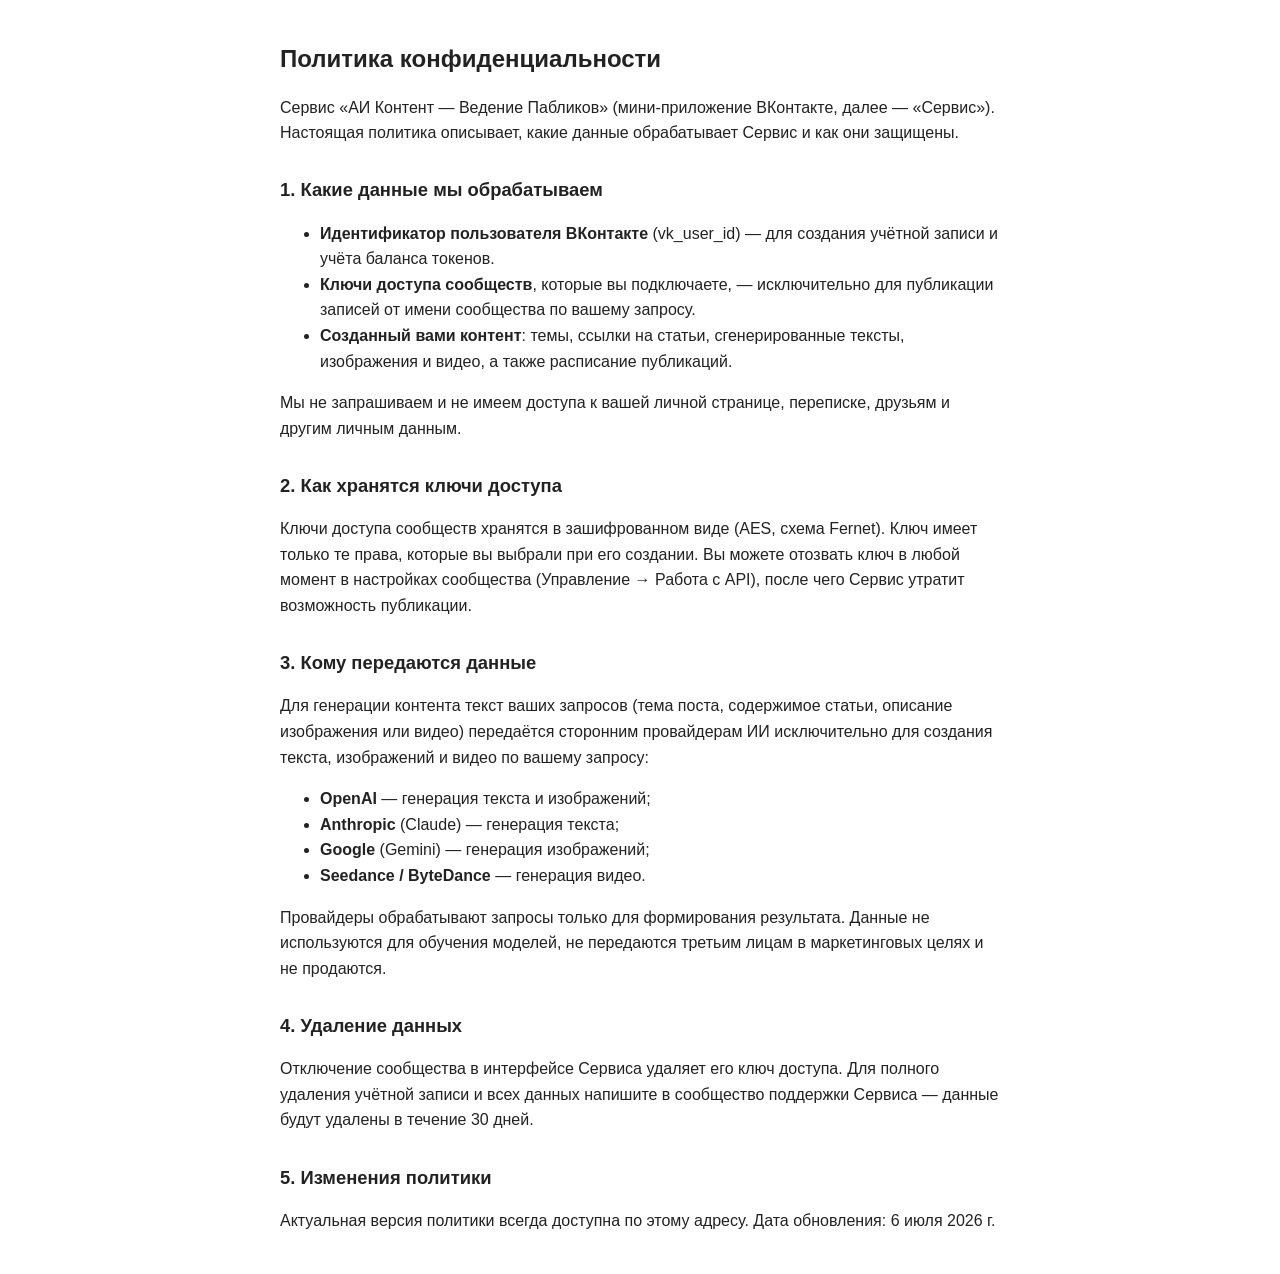
==== privacy.html @ a42ab0d0 "feat: two-tier chat memory (rolling summary), onboarding chips, chat as first tab" ====
<!DOCTYPE html>
<html lang="ru">
<head>
<meta charset="utf-8">
<meta name="viewport" content="width=device-width, initial-scale=1">
<title>Политика конфиденциальности — АИ Контент</title>
<style>
  body { font-family: -apple-system, "Segoe UI", Roboto, sans-serif; max-width: 720px; margin: 0 auto; padding: 24px 16px; line-height: 1.6; color: #222; }
  h1 { font-size: 1.5em; } h2 { font-size: 1.15em; margin-top: 1.6em; }
</style>
</head>
<body>
<h1>Политика конфиденциальности</h1>
<p>Сервис «АИ Контент — Ведение Пабликов» (мини-приложение ВКонтакте, далее — «Сервис»). Настоящая политика описывает, какие данные обрабатывает Сервис и как они защищены.</p>

<h2>1. Какие данные мы обрабатываем</h2>
<ul>
<li><b>Идентификатор пользователя ВКонтакте</b> (vk_user_id) — для создания учётной записи и учёта баланса токенов.</li>
<li><b>Ключи доступа сообществ</b>, которые вы подключаете, — исключительно для публикации записей от имени сообщества по вашему запросу.</li>
<li><b>Созданный вами контент</b>: темы, ссылки на статьи, сгенерированные тексты, изображения и видео, а также расписание публикаций.</li>
</ul>
<p>Мы не запрашиваем и не имеем доступа к вашей личной странице, переписке, друзьям и другим личным данным.</p>

<h2>2. Как хранятся ключи доступа</h2>
<p>Ключи доступа сообществ хранятся в зашифрованном виде (AES, схема Fernet). Ключ имеет только те права, которые вы выбрали при его создании. Вы можете отозвать ключ в любой момент в настройках сообщества (Управление → Работа с API), после чего Сервис утратит возможность публикации.</p>

<h2>3. Кому передаются данные</h2>
<p>Для генерации контента текст ваших запросов (тема поста, содержимое статьи, описание изображения или видео) передаётся сторонним провайдерам ИИ исключительно для создания текста, изображений и видео по вашему запросу:</p>
<ul>
<li><b>OpenAI</b> — генерация текста и изображений;</li>
<li><b>Anthropic</b> (Claude) — генерация текста;</li>
<li><b>Google</b> (Gemini) — генерация изображений;</li>
<li><b>Seedance / ByteDance</b> — генерация видео.</li>
</ul>
<p>Провайдеры обрабатывают запросы только для формирования результата. Данные не используются для обучения моделей, не передаются третьим лицам в маркетинговых целях и не продаются.</p>

<h2>4. Удаление данных</h2>
<p>Отключение сообщества в интерфейсе Сервиса удаляет его ключ доступа. Для полного удаления учётной записи и всех данных напишите в сообщество поддержки Сервиса — данные будут удалены в течение 30 дней.</p>

<h2>5. Изменения политики</h2>
<p>Актуальная версия политики всегда доступна по этому адресу. Дата обновления: 6 июля 2026 г.</p>
</body>
</html>
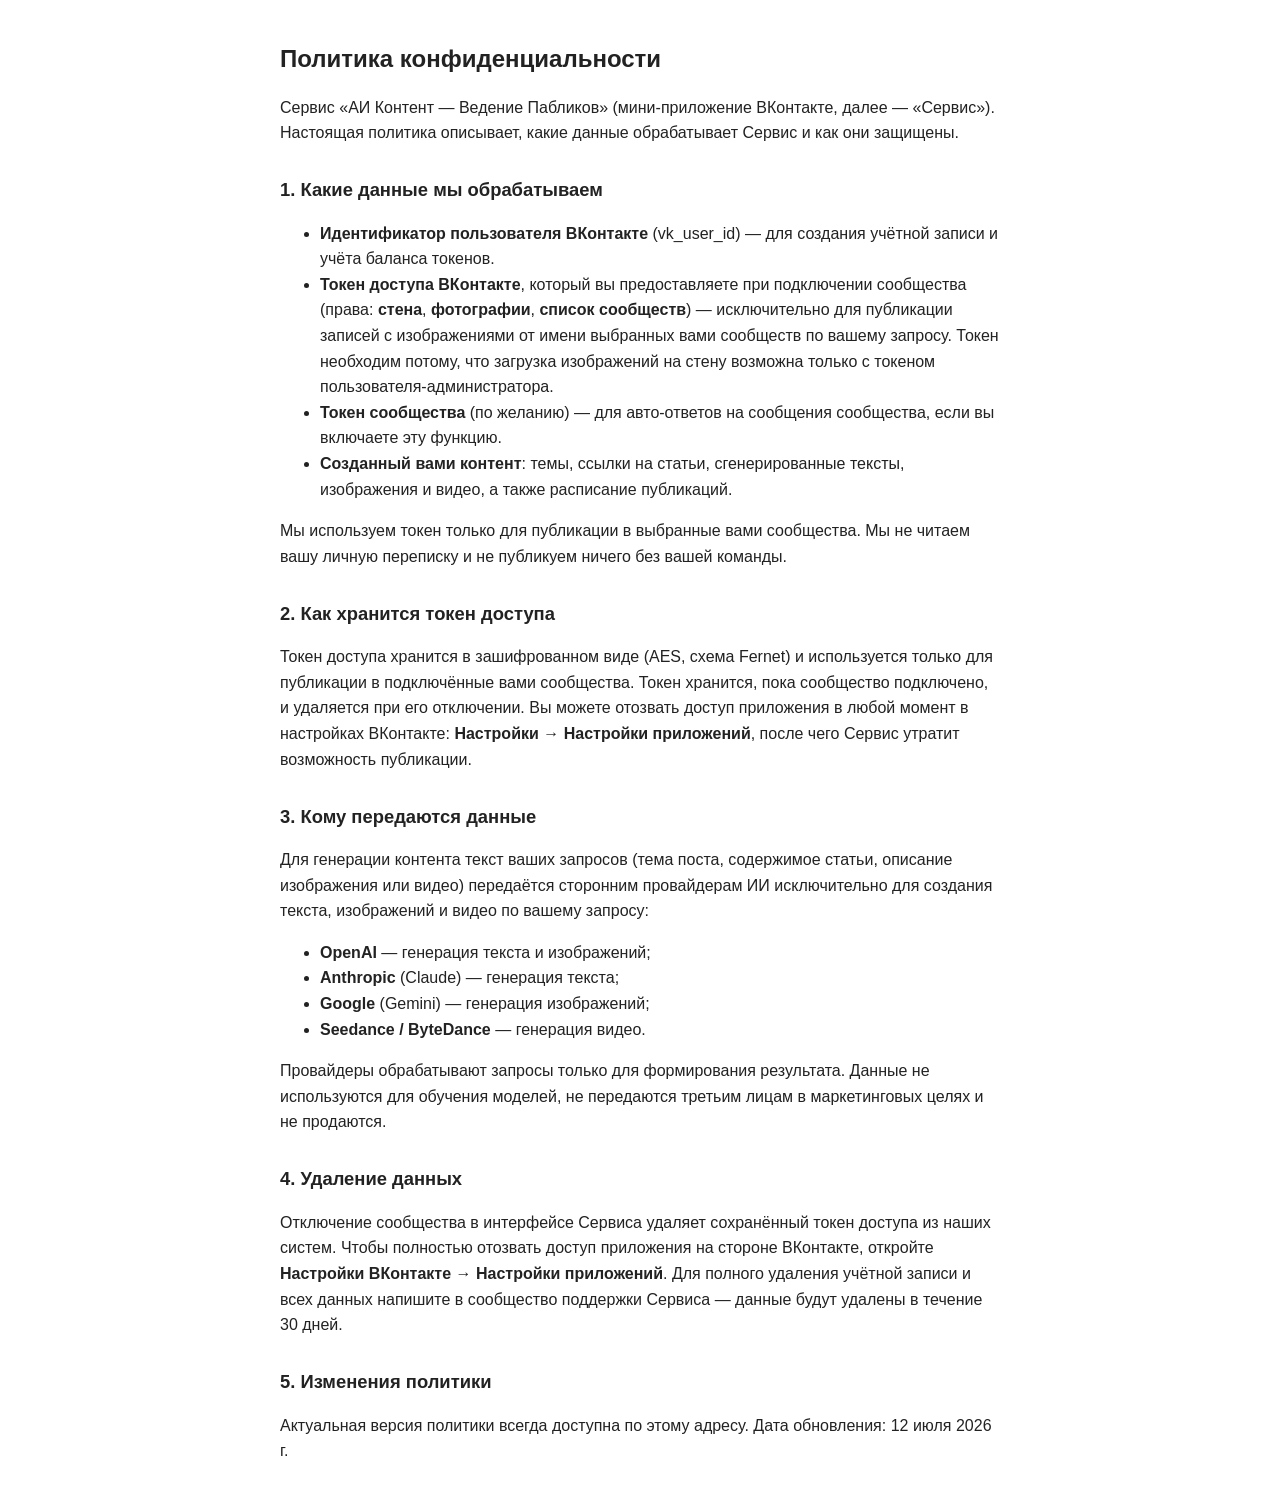
==== commit b62e356a: "deploy: one-tap user-token connect + updated privacy policy" ====
--- a/privacy.html
+++ b/privacy.html
@@ -16,13 +16,14 @@
 <h2>1. Какие данные мы обрабатываем</h2>
 <ul>
 <li><b>Идентификатор пользователя ВКонтакте</b> (vk_user_id) — для создания учётной записи и учёта баланса токенов.</li>
-<li><b>Ключи доступа сообществ</b>, которые вы подключаете, — исключительно для публикации записей от имени сообщества по вашему запросу.</li>
+<li><b>Токен доступа ВКонтакте</b>, который вы предоставляете при подключении сообщества (права: <b>стена</b>, <b>фотографии</b>, <b>список сообществ</b>) — исключительно для публикации записей с изображениями от имени выбранных вами сообществ по вашему запросу. Токен необходим потому, что загрузка изображений на стену возможна только с токеном пользователя-администратора.</li>
+<li><b>Токен сообщества</b> (по желанию) — для авто-ответов на сообщения сообщества, если вы включаете эту функцию.</li>
 <li><b>Созданный вами контент</b>: темы, ссылки на статьи, сгенерированные тексты, изображения и видео, а также расписание публикаций.</li>
 </ul>
-<p>Мы не запрашиваем и не имеем доступа к вашей личной странице, переписке, друзьям и другим личным данным.</p>
+<p>Мы используем токен только для публикации в выбранные вами сообщества. Мы не читаем вашу личную переписку и не публикуем ничего без вашей команды.</p>
 
-<h2>2. Как хранятся ключи доступа</h2>
-<p>Ключи доступа сообществ хранятся в зашифрованном виде (AES, схема Fernet). Ключ имеет только те права, которые вы выбрали при его создании. Вы можете отозвать ключ в любой момент в настройках сообщества (Управление → Работа с API), после чего Сервис утратит возможность публикации.</p>
+<h2>2. Как хранится токен доступа</h2>
+<p>Токен доступа хранится в зашифрованном виде (AES, схема Fernet) и используется только для публикации в подключённые вами сообщества. Токен хранится, пока сообщество подключено, и удаляется при его отключении. Вы можете отозвать доступ приложения в любой момент в настройках ВКонтакте: <b>Настройки → Настройки приложений</b>, после чего Сервис утратит возможность публикации.</p>
 
 <h2>3. Кому передаются данные</h2>
 <p>Для генерации контента текст ваших запросов (тема поста, содержимое статьи, описание изображения или видео) передаётся сторонним провайдерам ИИ исключительно для создания текста, изображений и видео по вашему запросу:</p>
@@ -35,9 +36,9 @@
 <p>Провайдеры обрабатывают запросы только для формирования результата. Данные не используются для обучения моделей, не передаются третьим лицам в маркетинговых целях и не продаются.</p>
 
 <h2>4. Удаление данных</h2>
-<p>Отключение сообщества в интерфейсе Сервиса удаляет его ключ доступа. Для полного удаления учётной записи и всех данных напишите в сообщество поддержки Сервиса — данные будут удалены в течение 30 дней.</p>
+<p>Отключение сообщества в интерфейсе Сервиса удаляет сохранённый токен доступа из наших систем. Чтобы полностью отозвать доступ приложения на стороне ВКонтакте, откройте <b>Настройки ВКонтакте → Настройки приложений</b>. Для полного удаления учётной записи и всех данных напишите в сообщество поддержки Сервиса — данные будут удалены в течение 30 дней.</p>
 
 <h2>5. Изменения политики</h2>
-<p>Актуальная версия политики всегда доступна по этому адресу. Дата обновления: 6 июля 2026 г.</p>
+<p>Актуальная версия политики всегда доступна по этому адресу. Дата обновления: 12 июля 2026 г.</p>
 </body>
 </html>
